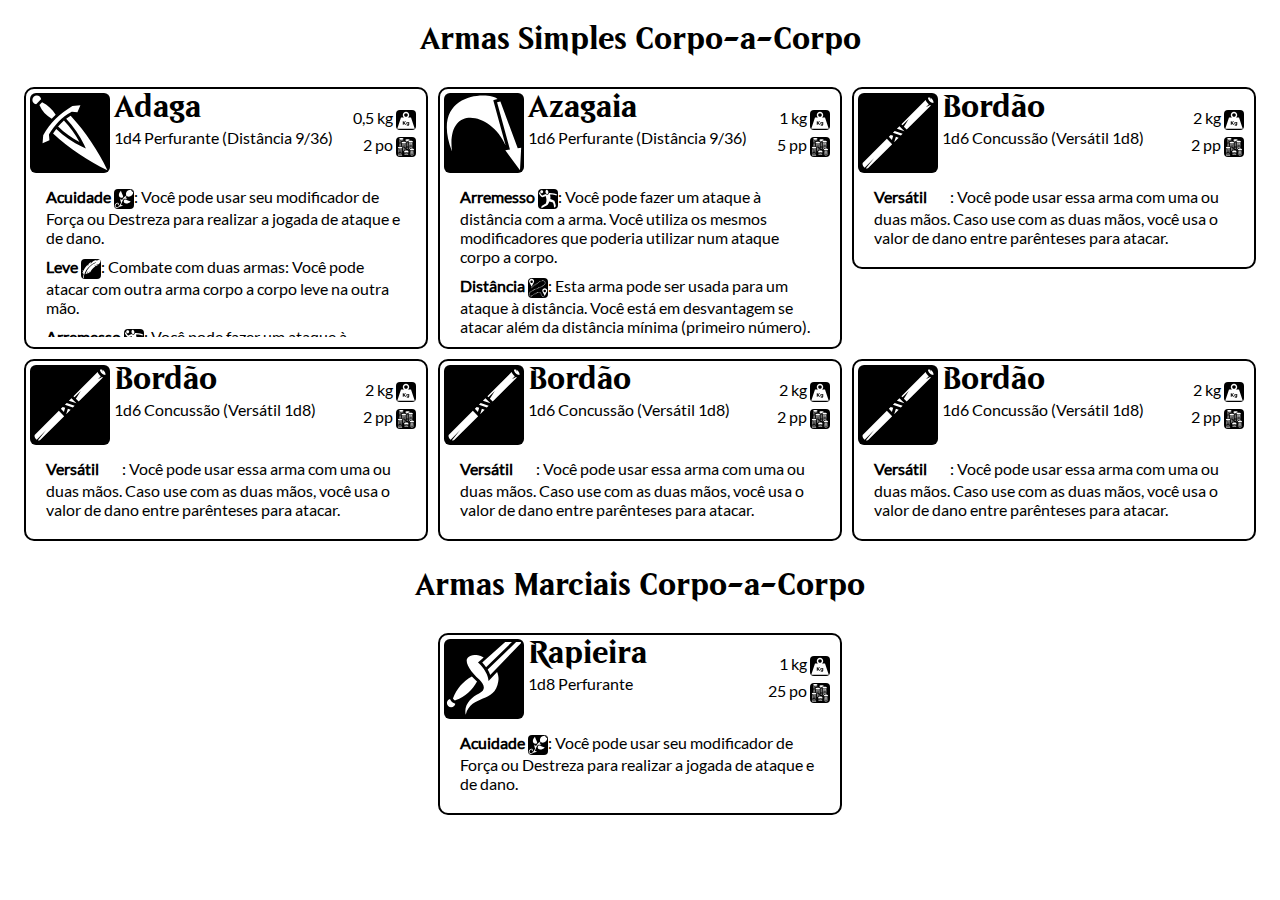
==== index.html @ 72fce650 "Add files via upload" ====
<!DOCTYPE html>
<html lang="pt-BR">
<head>
    <meta charset="UTF-8">
    <meta name="viewport" content="width=device-width, initial-scale=1.0">
    <title>Armas D&D 5e</title>
    <link rel="stylesheet" href="style.css">
    <script src="weapon.js"></script>
</head>
<body>
    <div class="weaponWrapper" id="simplesCorpo">
        <h1>Armas Simples Corpo-a-Corpo</h1>
    </div>
    <div class="weaponWrapper" id="marciaisCorpo">
        <h1>Armas Marciais Corpo-a-Corpo</h1>
    </div>

    <script>
        CreateWeapon("adaga", "simplesCorpo");
        CreateWeapon("azagaia", "simplesCorpo");
        CreateWeapon("bordao", "simplesCorpo");
        CreateWeapon("bordao", "simplesCorpo");
        CreateWeapon("bordao", "simplesCorpo");
        CreateWeapon("bordao", "simplesCorpo");
        CreateWeapon("rapieira", "marciaisCorpo");
    </script>
</body>
</html>
---- style.css ----
@font-face {
    font-family: "Beleren";
    src: url("./fonts/Beleren.ttf");
}
@font-face {
    font-family: "Lato-Regular";
    src: url("./fonts/Lato-Regular.ttf");
}

body
{
    font-family: "Lato-Regular";
}

h1
{
    font-family: "Beleren";
}

.weaponWrapper
{
    text-align: center;
}
.weaponContainer
{
    display: inline-block;
    width: 400px;
    vertical-align: top;
    border: 2px solid black;
    border-radius: 10px;
    margin: 5px;
}


.header
{
    display: flex;
    justify-content: left;
}

.header img
{
    width: 80px;
    margin: 4px;
    border-radius: 6px;
}

.headerText
{
    display: inline-block;
    text-align: left;
}
.headerText h1
{
    margin: 0;
    font-family: 'Beleren','Helvetica';
}

.weaponInfo
{
    justify-self:right;
    margin-left: auto;
    margin-right: 10px;
    display: flex;
    justify-content: center;
    flex-direction: column;
    text-align: right;
}

.description
{
    overflow-y: scroll;
    max-height: 150px;
    text-align: left;
    margin: 10px;
    padding: 0 10px;
}

.description::-webkit-scrollbar
{
    width: 5px;
    background-color: rgb(235, 235, 235);
    border-radius: 5px;
}
.description::-webkit-scrollbar-thumb
{
    background: #000000;
    border-radius: 5px;
}
.descriptionSection
{
    margin: 0 0 10px 0;
}

/* Icons */
/* All icons from https://game-icons.net */ 
/* Todos os ícones vem daqui https://game-icons.net */
/* ty Lorc! */

.icon
{
    height: 20px;
    width: 20px;
    display: inline-block;
    vertical-align: middle;
    border-radius: 4px;
}
.arremesso
{
    background-image: url("./images/throwing-ball.svg");
}
.peso
{
    background-image: url("./images/weight.svg");
}
.coins
{
    background-image: url("./images/coins.svg");
}
.acuidade
{
    background-image: url("./images/shut-rose.svg");
}
.leve
{
    background-image: url("./images/feather.svg");
}
.distancia
{
    background-image: url("./images/path-distance.svg");
}
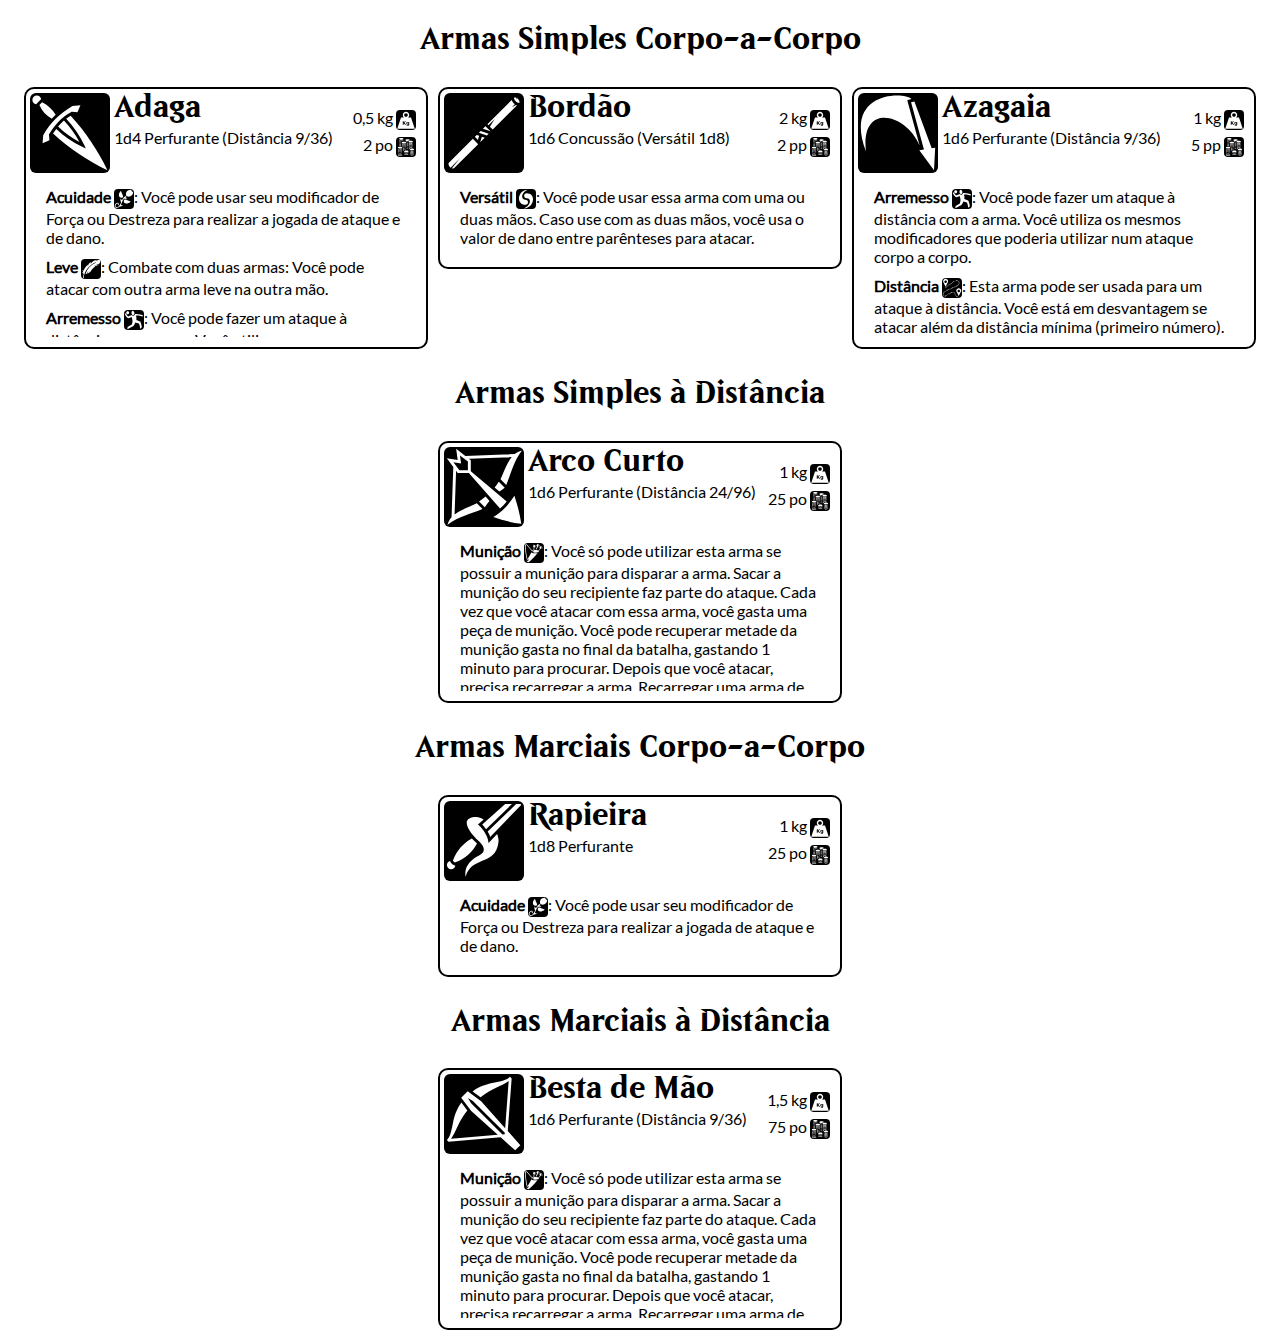
==== commit 32439a9f: "Added JSONs" ====
--- a/index.html
+++ b/index.html
@@ -11,18 +11,23 @@
     <div class="weaponWrapper" id="simplesCorpo">
         <h1>Armas Simples Corpo-a-Corpo</h1>
     </div>
+    <div class="weaponWrapper" id="simplesDistancia">
+        <h1>Armas Simples à Distância</h1>
+    </div>
     <div class="weaponWrapper" id="marciaisCorpo">
         <h1>Armas Marciais Corpo-a-Corpo</h1>
+    </div>
+    <div class="weaponWrapper" id="marciaisDistancia">
+        <h1>Armas Marciais à Distância</h1>
     </div>
 
     <script>
         CreateWeapon("adaga", "simplesCorpo");
         CreateWeapon("azagaia", "simplesCorpo");
         CreateWeapon("bordao", "simplesCorpo");
-        CreateWeapon("bordao", "simplesCorpo");
-        CreateWeapon("bordao", "simplesCorpo");
-        CreateWeapon("bordao", "simplesCorpo");
+        CreateWeapon("arco_curto", "simplesDistancia");
         CreateWeapon("rapieira", "marciaisCorpo");
+        CreateWeapon("besta_de_mao", "marciaisDistancia");
     </script>
 </body>
 </html>--- a/style.css
+++ b/style.css
@@ -128,4 +128,20 @@
 .distancia
 {
     background-image: url("./images/path-distance.svg");
+}
+.municao
+{
+    background-image: url("./images/quiver.svg");
+}
+.versatil
+{
+    background-image: url("./images/doubled.svg");
+}
+.duas-maos
+{
+    background-image: url("./images/gloves.svg");
+}
+.recarga
+{
+    background-image: url("./images/clockwise-rotation.svg");
 }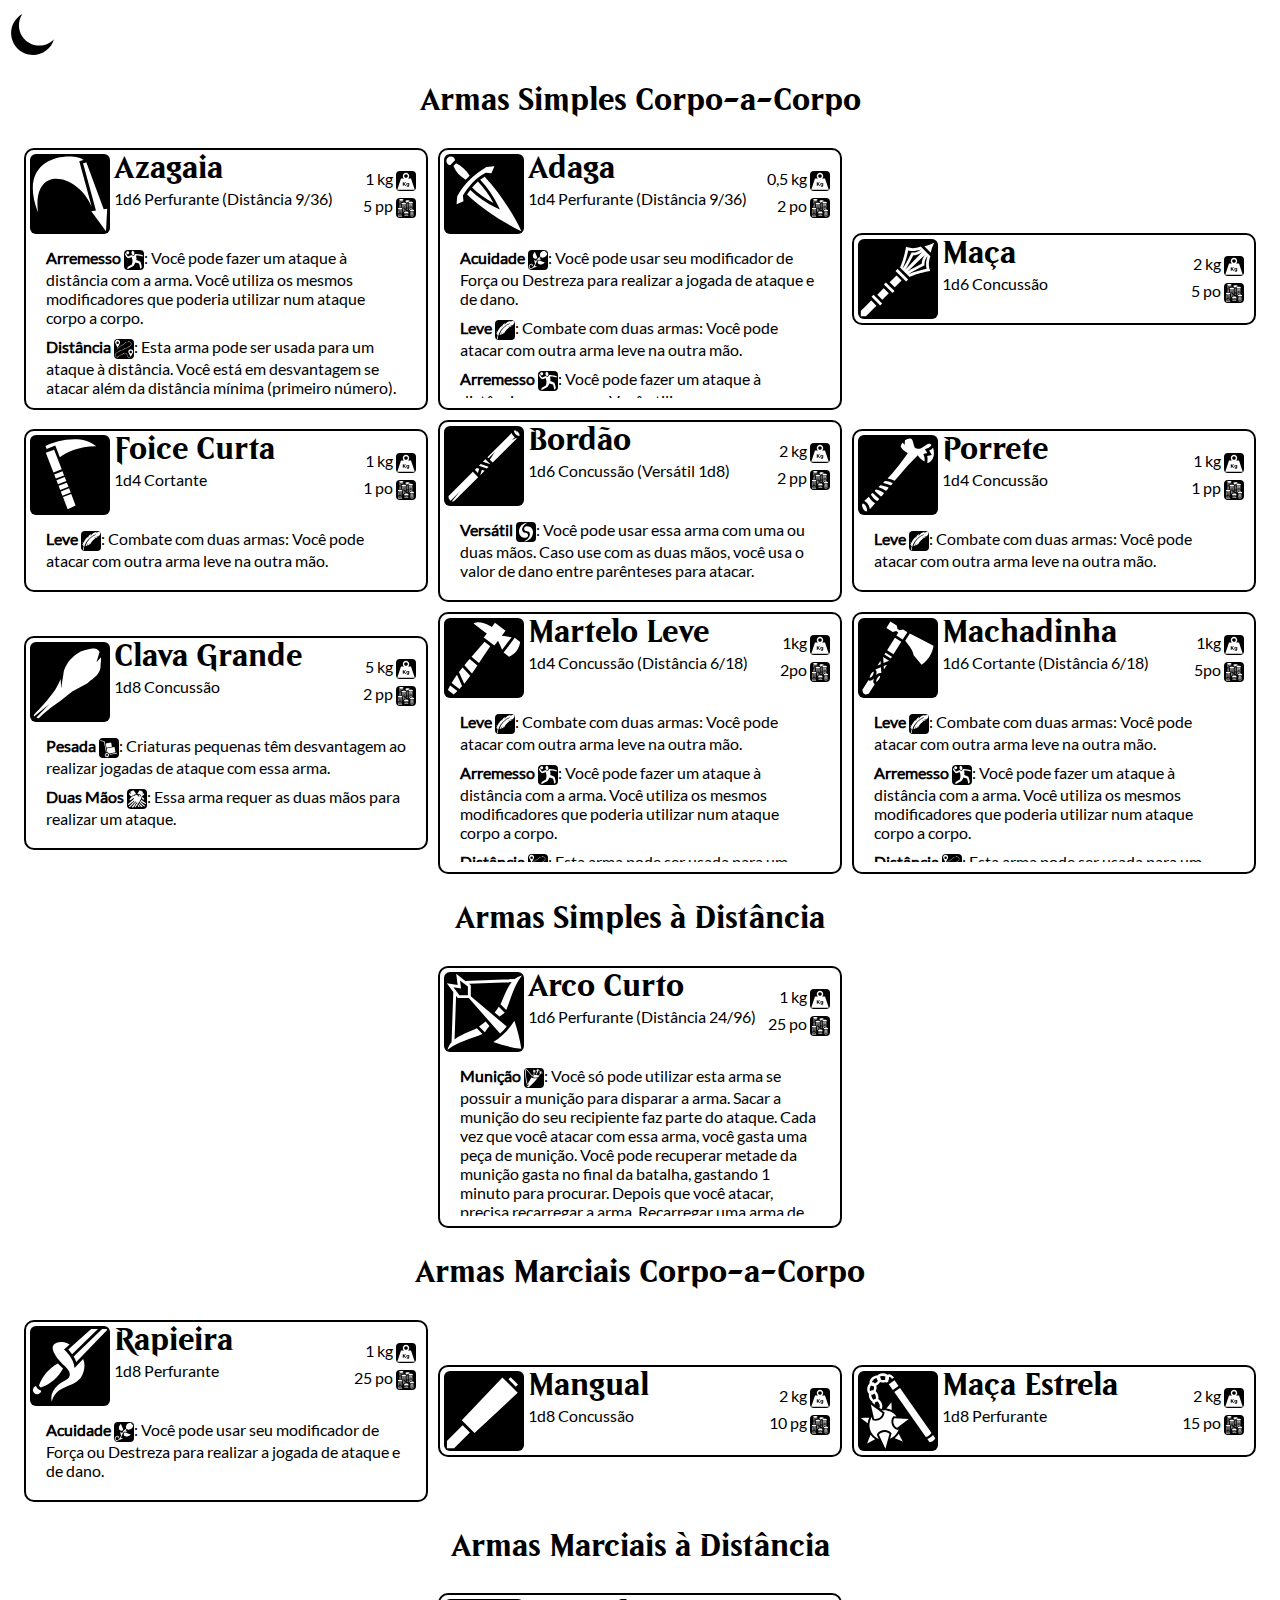
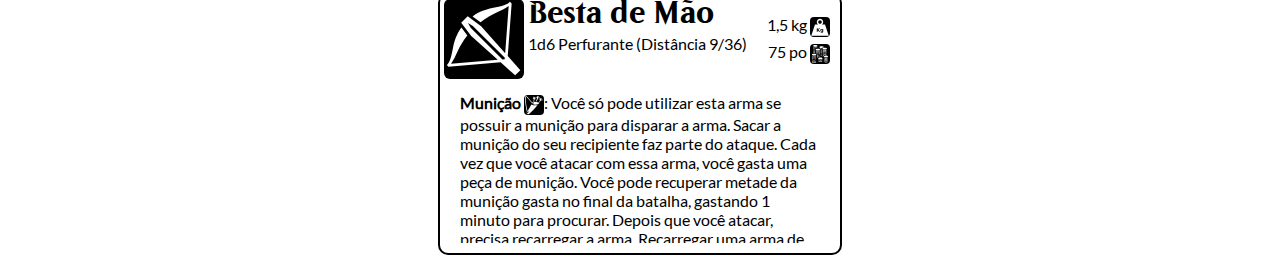
==== commit 63fa0fdf: "Added Night Mode, added more entries" ====
--- a/index.html
+++ b/index.html
@@ -6,8 +6,33 @@
     <title>Armas D&D 5e</title>
     <link rel="stylesheet" href="style.css">
     <script src="weapon.js"></script>
+    <style id="darkMode">
+        body
+        {
+            color: white;
+            background-color: rgb(10, 10, 10);
+        }
+        .description::-webkit-scrollbar
+        {
+            width: 5px;
+            background-color: rgb(24, 24, 24);
+            border-radius: 5px;
+        }
+        .description::-webkit-scrollbar-thumb
+        {
+            background: #707070;
+            border-radius: 5px;
+        }
+        .weaponContainer 
+        {
+            border: 2px solid rgb(68, 68, 68);
+        }
+    </style>
 </head>
 <body>
+    <div class="nightMode">
+        <img id="nightModeIcon" onclick="alternateDarkMode()" src="./images/">
+    </div>
     <div class="weaponWrapper" id="simplesCorpo">
         <h1>Armas Simples Corpo-a-Corpo</h1>
     </div>
@@ -22,11 +47,49 @@
     </div>
 
     <script>
+        darkModeStyle = document.getElementById("darkMode");
+        nightModeIcon = document.getElementById("nightModeIcon");    
+
+        function darkModeIcons()
+        {
+            // troca os icones
+            if(darkModeStyle.disabled)
+            {
+                nightModeIcon.src = "./images/night-sleep.svg";
+            } else {
+                nightModeIcon.src = "./images/sun.svg"
+            }
+        }
+        // modo noturno
+        function alternateDarkMode()
+        {
+            // inverte o tema atual
+            darkModeStyle.disabled = !darkModeStyle.disabled;
+            darkModeIcons();
+            // guarda o tema preferido
+            localStorage.setItem("nightMode", darkModeStyle.disabled)
+        }
+
+        // coloca o tema que o usuario deixou
+        previousMode = localStorage.getItem("nightMode");
+        if(previousMode === "false")
+        darkModeStyle.disabled = false;
+        else darkModeStyle.disabled = true;
+        darkModeIcons();
+
         CreateWeapon("adaga", "simplesCorpo");
         CreateWeapon("azagaia", "simplesCorpo");
         CreateWeapon("bordao", "simplesCorpo");
+        CreateWeapon("clava_grande", "simplesCorpo");
+        CreateWeapon("maca", "simplesCorpo");
+        CreateWeapon("foice_curta", "simplesCorpo");
+        CreateWeapon("porrete", "simplesCorpo");
+        CreateWeapon("martelo_leve", "simplesCorpo");
+        CreateWeapon("machadinha", "simplesCorpo");
         CreateWeapon("arco_curto", "simplesDistancia");
         CreateWeapon("rapieira", "marciaisCorpo");
+        CreateWeapon("mangual", "marciaisCorpo");
+        CreateWeapon("maca_estrela", "marciaisCorpo");
         CreateWeapon("besta_de_mao", "marciaisDistancia");
     </script>
 </body>
--- a/style.css
+++ b/style.css
@@ -10,6 +10,13 @@
 body
 {
     font-family: "Lato-Regular";
+}
+
+
+.nightMode img
+{
+    width: 50px;
+    cursor: pointer;
 }
 
 h1
@@ -25,7 +32,7 @@
 {
     display: inline-block;
     width: 400px;
-    vertical-align: top;
+    vertical-align: middle;
     border: 2px solid black;
     border-radius: 10px;
     margin: 5px;
@@ -144,4 +151,8 @@
 .recarga
 {
     background-image: url("./images/clockwise-rotation.svg");
+}
+.pesada
+{
+    background-image: url("./images/hand-truck.svg");
 }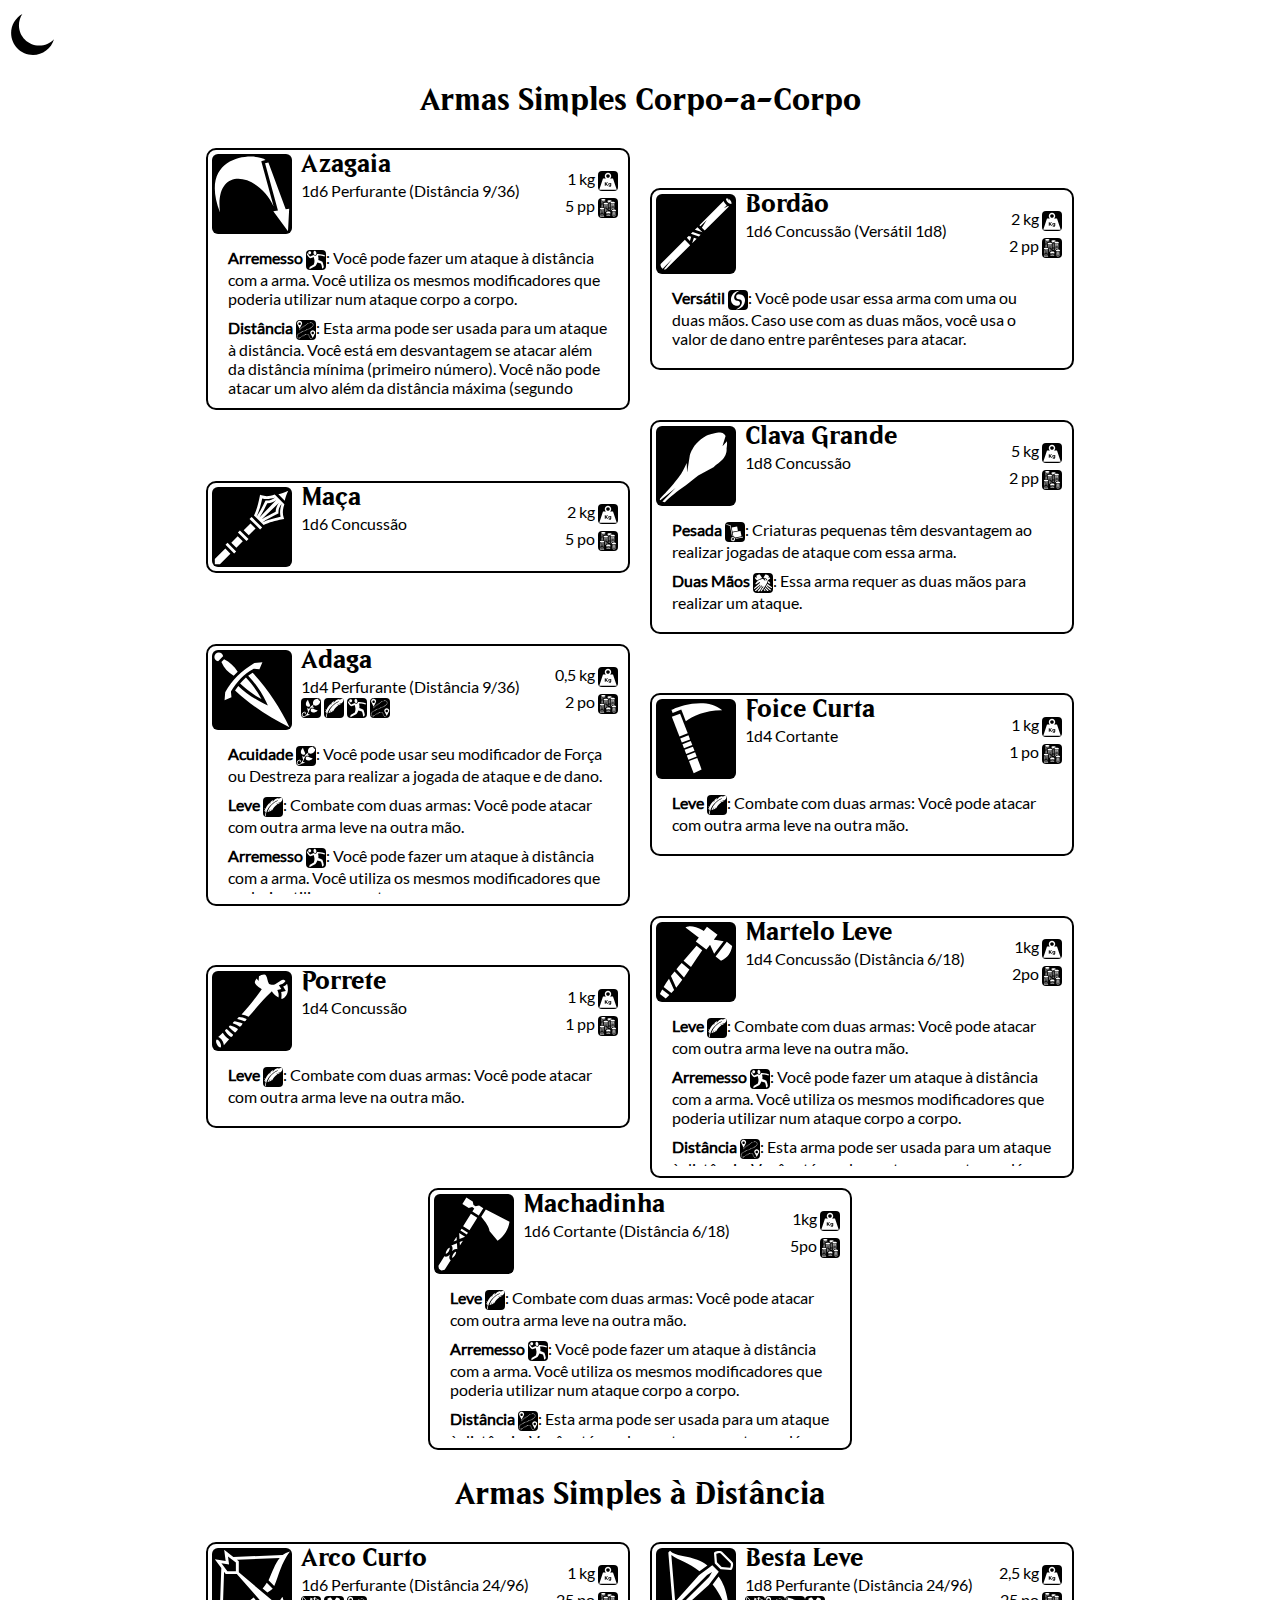
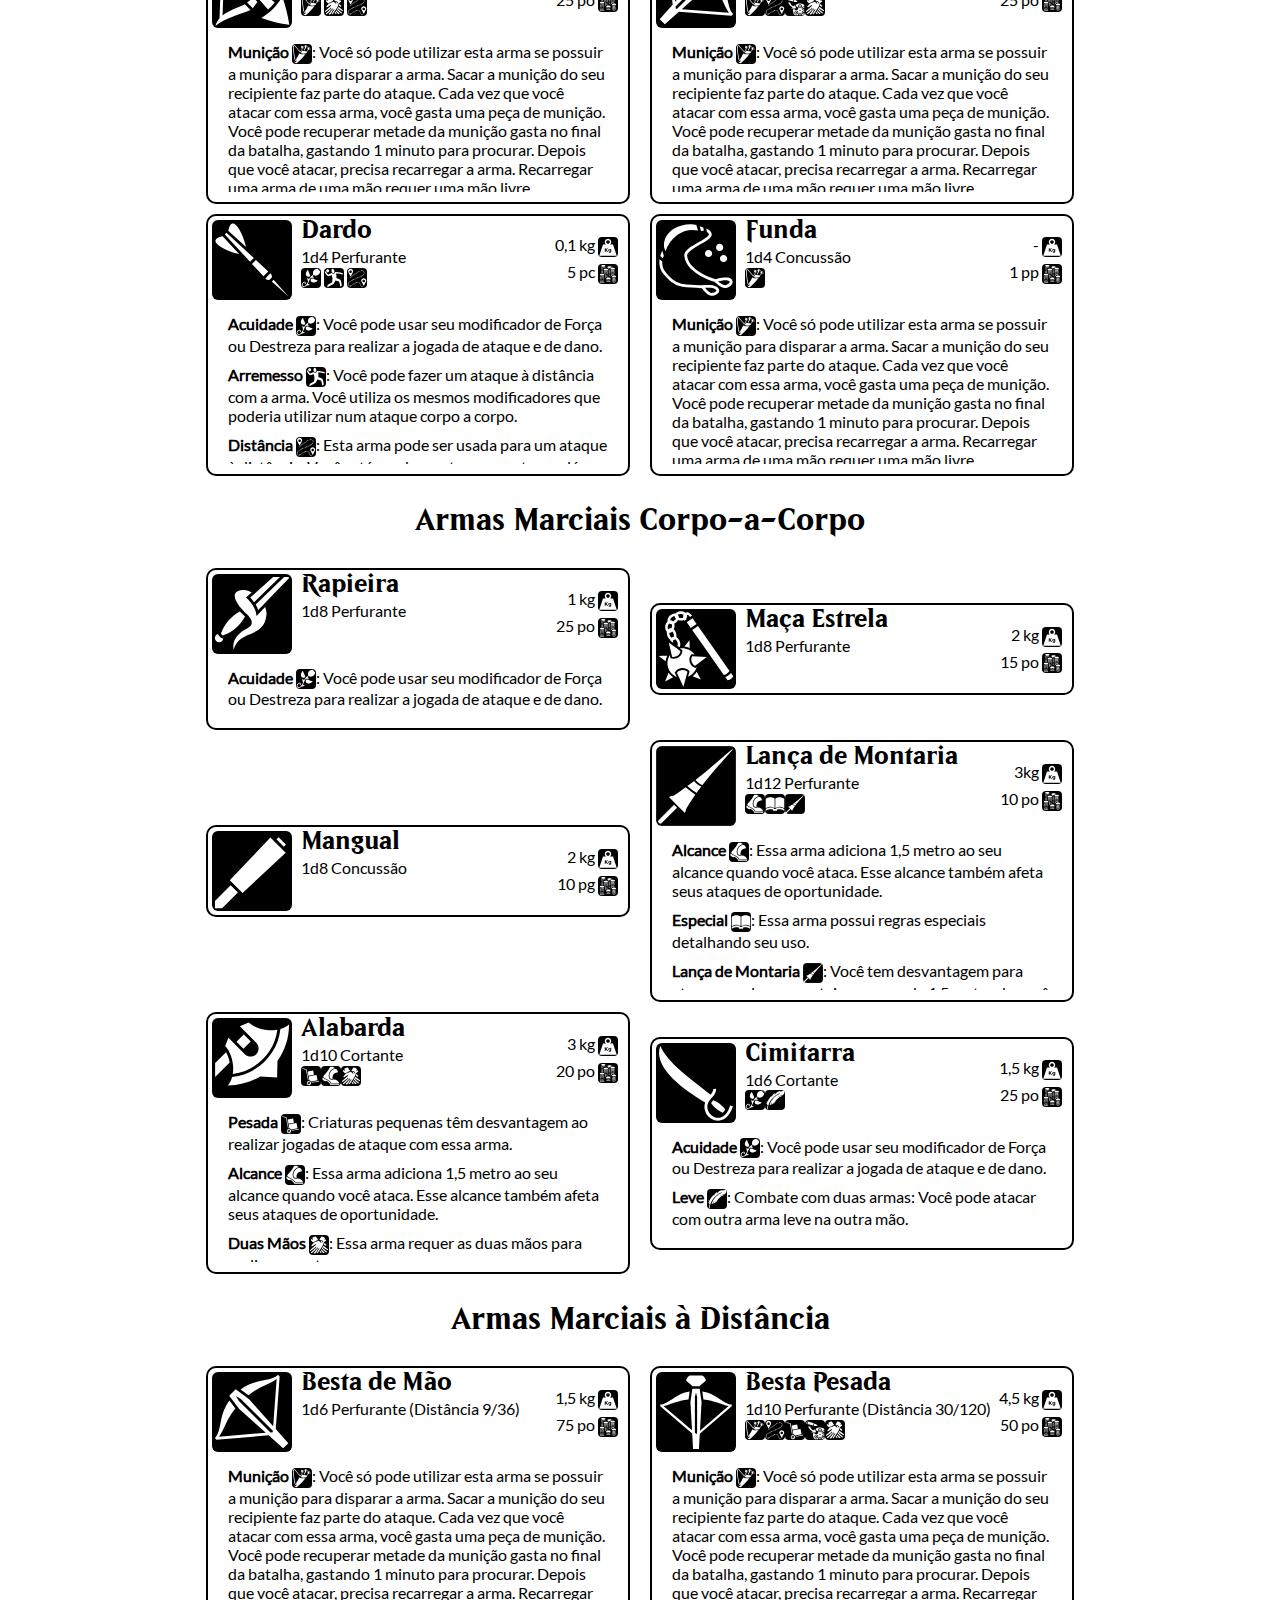
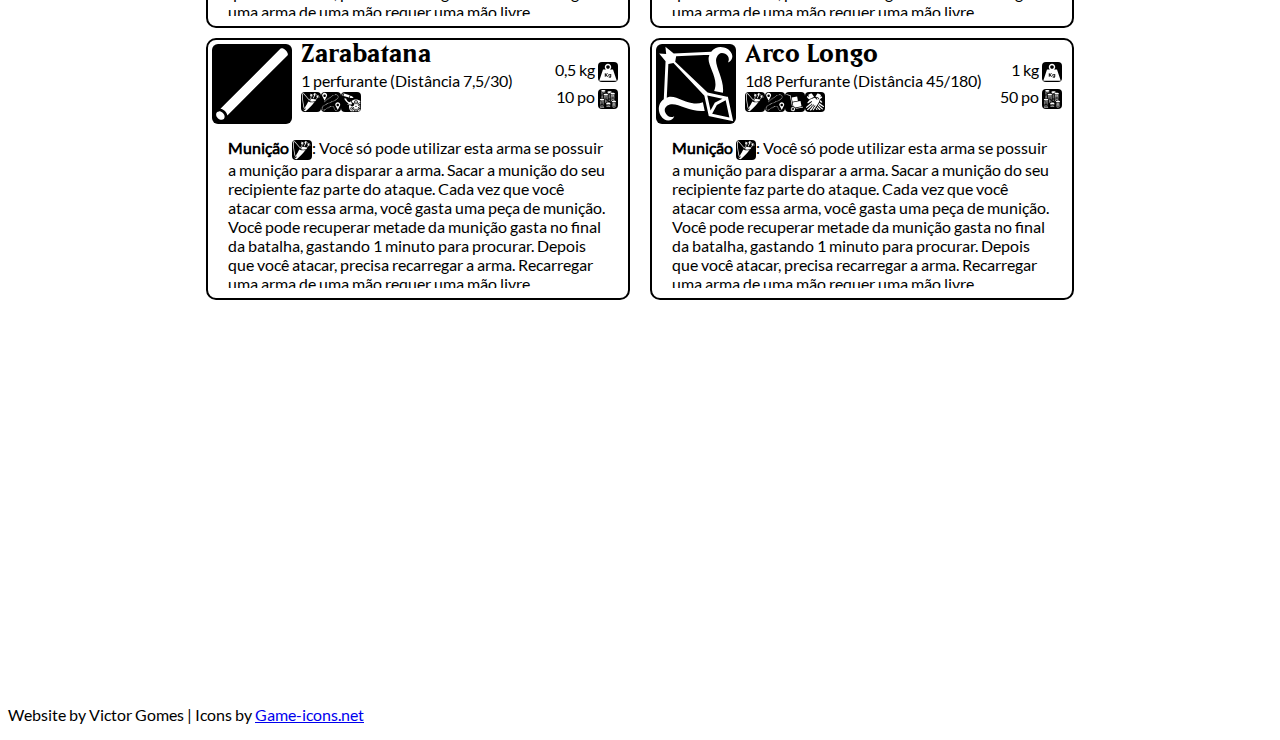
==== commit e10f719e: "Created WeaponCreator, added more entries, added icons below damage" ====
--- a/index.html
+++ b/index.html
@@ -10,7 +10,7 @@
         body
         {
             color: white;
-            background-color: rgb(10, 10, 10);
+            background-color: #000000;
         }
         .description::-webkit-scrollbar
         {
@@ -30,22 +30,19 @@
     </style>
 </head>
 <body>
-    <div class="nightMode">
-        <img id="nightModeIcon" onclick="alternateDarkMode()" src="./images/">
-    </div>
-    <div class="weaponWrapper" id="simplesCorpo">
-        <h1>Armas Simples Corpo-a-Corpo</h1>
-    </div>
-    <div class="weaponWrapper" id="simplesDistancia">
-        <h1>Armas Simples à Distância</h1>
-    </div>
-    <div class="weaponWrapper" id="marciaisCorpo">
-        <h1>Armas Marciais Corpo-a-Corpo</h1>
-    </div>
-    <div class="weaponWrapper" id="marciaisDistancia">
-        <h1>Armas Marciais à Distância</h1>
-    </div>
-
+    <div class="nightMode"><img id="nightModeIcon" onclick="alternateDarkMode()" src="./images/"></div>
+    <h1 class="classHeader">Armas Simples Corpo-a-Corpo</h1>
+    <div class="weaponWrapper" id="simplesCorpo"></div>
+    <h1 class="classHeader">Armas Simples à Distância</h1>
+    <div class="weaponWrapper" id="simplesDistancia"></div>
+    <h1 class="classHeader">Armas Marciais Corpo-a-Corpo</h1>
+    <div class="weaponWrapper" id="marciaisCorpo"></div>
+    <h1 class="classHeader">Armas Marciais à Distância</h1>
+    <div class="weaponWrapper" id="marciaisDistancia"></div>
+    <div style="height: 400px"></div>
+    <footer>
+        Website by Victor Gomes | Icons by <a href="https://game-icons.net">Game-icons.net</a></p>
+    </footer>
     <script>
         darkModeStyle = document.getElementById("darkMode");
         nightModeIcon = document.getElementById("nightModeIcon");    
@@ -91,6 +88,15 @@
         CreateWeapon("mangual", "marciaisCorpo");
         CreateWeapon("maca_estrela", "marciaisCorpo");
         CreateWeapon("besta_de_mao", "marciaisDistancia");
+        CreateWeapon("Lança de Montaria", "marciaisCorpo");
+        CreateWeapon("Besta Leve", "simplesDistancia");
+        CreateWeapon("Besta Pesada", "marciaisDistancia");
+        CreateWeapon("Dardo", "simplesDistancia");
+        CreateWeapon("Funda", "simplesDistancia");
+        CreateWeapon("Zarabatana", "marciaisDistancia");
+        CreateWeapon("Arco Longo", "marciaisDistancia");
+        CreateWeapon("Cimitarra", "marciaisCorpo");
+        CreateWeapon("Alabarda", "marciaisCorpo");
     </script>
 </body>
 </html>--- a/style.css
+++ b/style.css
@@ -12,32 +12,40 @@
     font-family: "Lato-Regular";
 }
 
-
+.nightMode
+{
+    text-align: left;
+}
 .nightMode img
 {
     width: 50px;
     cursor: pointer;
 }
-
 h1
 {
     font-family: "Beleren";
 }
+h1.classHeader
+{
+    text-align: center;
+}
 
 .weaponWrapper
 {
     text-align: center;
-}
+    max-width: 900px;
+    margin: 0 auto;
+}
+
 .weaponContainer
 {
     display: inline-block;
-    width: 400px;
+    width: 420px;
     vertical-align: middle;
     border: 2px solid black;
     border-radius: 10px;
-    margin: 5px;
-}
-
+    margin: 5px 10px;
+}
 
 .header
 {
@@ -48,6 +56,8 @@
 .header img
 {
     width: 80px;
+    height: 80px;
+    object-fit: contain;
     margin: 4px;
     border-radius: 6px;
 }
@@ -56,11 +66,13 @@
 {
     display: inline-block;
     text-align: left;
+    margin: 0 5px;
 }
 .headerText h1
 {
     margin: 0;
     font-family: 'Beleren','Helvetica';
+    font-size: 26px;
 }
 
 .weaponInfo
@@ -82,7 +94,6 @@
     margin: 10px;
     padding: 0 10px;
 }
-
 .description::-webkit-scrollbar
 {
     width: 5px;
@@ -97,6 +108,29 @@
 .descriptionSection
 {
     margin: 0 0 10px 0;
+}
+
+/* alternate style for below 480 pixels width */
+@media screen and (max-width: 480px) 
+{
+    .weaponContainer
+    {
+        width: fit-content;
+        margin: 5px 0;
+    }
+    .headerText
+    {
+        font-size: 14px;
+    }
+    .properties i
+    {
+        height: 16px;
+        width: 16px;
+    }
+    .weaponInfo
+    {
+        max-width: 50px;
+    }
 }
 
 /* Icons */
@@ -150,9 +184,25 @@
 }
 .recarga
 {
-    background-image: url("./images/clockwise-rotation.svg");
+    background-image: url("./images/reload-gun-barrel.svg");
 }
 .pesada
 {
     background-image: url("./images/hand-truck.svg");
-}+}
+.especial
+{
+    background-image: url("./images/open-book.svg");
+}
+.alcance
+{
+    background-image: url("./images/walking-boot.svg");
+}
+.rede
+{
+    background-image: url("./images/fishing-net.svg");
+}
+.lanca
+{
+    background-image: url("./images/cavalry-lance.svg");
+}
